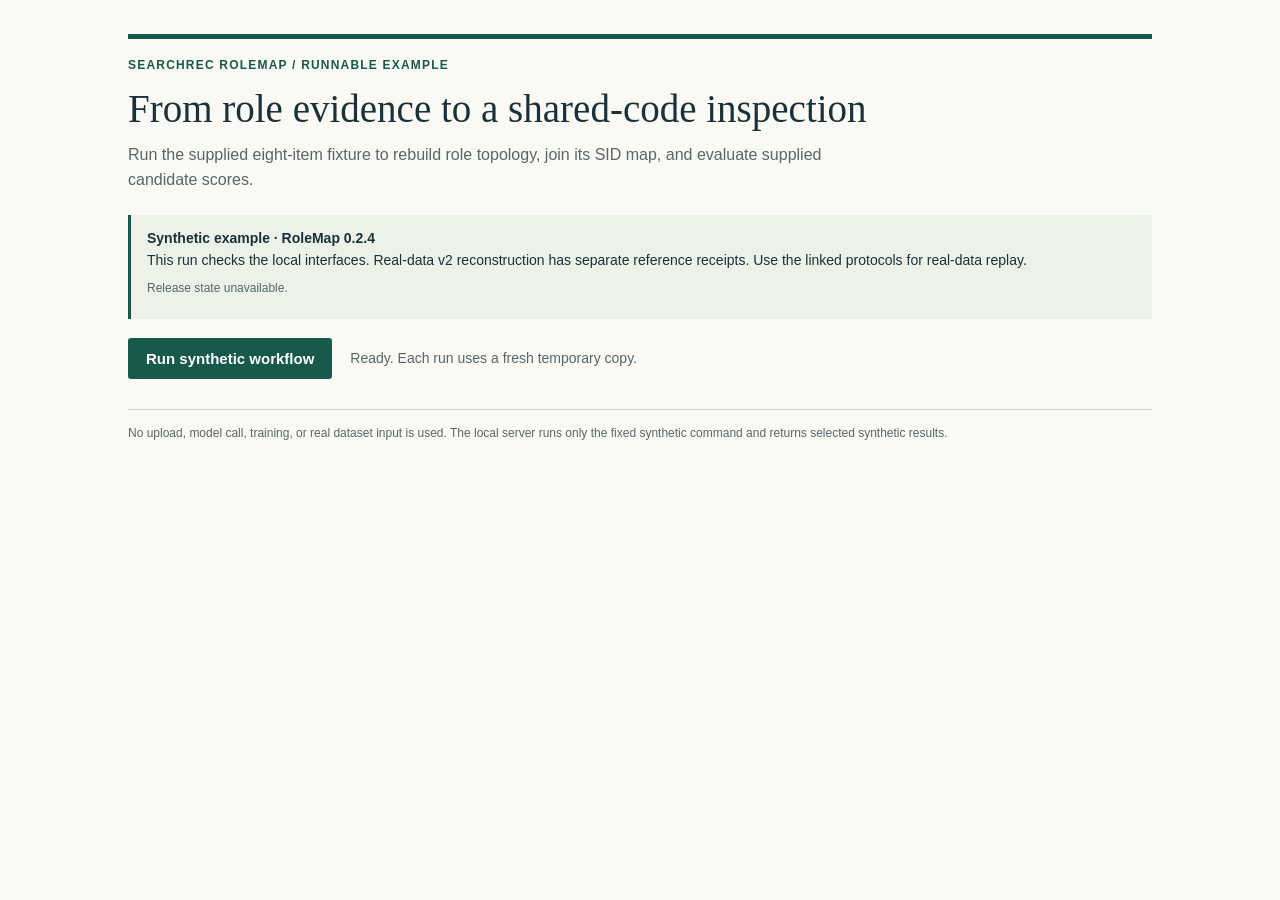
==== demo/index.html @ 02d440b9 "Release RoleMap resource 0.2.4" ====
<!doctype html>
<html lang="en">
<meta charset="utf-8">
<meta name="viewport" content="width=device-width,initial-scale=1">
<title>SearchRec RoleMap · Synthetic workflow</title>
<style>
:root{color-scheme:light;--ink:#18313a;--muted:#56676b;--accent:#18594e;--line:#cbd4cf;--paper:#faf9f4}
*{box-sizing:border-box}body{margin:0;background:var(--paper);color:var(--ink);font:16px/1.55 "Avenir Next","Trebuchet MS",sans-serif}main{max-width:1080px;margin:34px auto;padding:0 28px 50px}header{border-top:5px solid var(--accent);padding-top:17px}.eyebrow{font-size:12px;letter-spacing:.1em;text-transform:uppercase;color:var(--accent);font-weight:700}h1{font:normal clamp(27px,4vw,39px)/1.15 Georgia,serif;margin:12px 0}h2{font:normal 23px/1.25 Georgia,serif;margin:0 0 13px}p{margin:8px 0}.lede{max-width:78ch;color:var(--muted)}.notice{padding:13px 16px;background:#edf2e9;border-left:3px solid var(--accent);margin:22px 0 17px;font-size:14px}.notice strong{display:block}.meta{font-size:12px;color:var(--muted);overflow-wrap:anywhere}.action{display:flex;align-items:center;gap:18px;flex-wrap:wrap;margin:19px 0 27px}button{border:0;border-radius:3px;background:var(--accent);color:white;padding:12px 18px;font:700 15px "Avenir Next","Trebuchet MS",sans-serif;cursor:pointer}button:hover{background:#103f37}button:focus-visible{outline:3px solid #bb8a2a;outline-offset:3px}button:disabled{opacity:.65;cursor:wait}#status{font-size:14px;color:var(--muted)}#status.error{color:#9a3d29}.results{border-top:1px solid var(--line);padding-top:24px}.pair{display:grid;grid-template-columns:1fr 1.15fr;gap:32px;margin-top:30px}.scroll{overflow-x:auto}table{width:100%;border-collapse:collapse;font-size:14px;white-space:nowrap}caption{text-align:left;color:var(--muted);font-size:13px;margin-bottom:10px}th,td{padding:9px 10px;border-bottom:1px solid var(--line);text-align:right;font-variant-numeric:tabular-nums}th{font-size:12px;font-weight:700;color:var(--muted);border-top:1px solid var(--ink)}th:first-child,td:first-child{text-align:left}tbody tr:nth-child(even){background:#f0f2ed}.note{font-size:12px;color:var(--muted);margin-top:9px}details{border-top:1px solid var(--line);margin-top:29px;padding-top:14px;font-size:13px}summary{cursor:pointer;font-weight:700}#checks{columns:2;list-style:none;padding-left:0;color:var(--muted)}#checks li{break-inside:avoid;padding:4px 0;overflow-wrap:anywhere}footer{border-top:1px solid var(--line);margin-top:30px;padding-top:14px;color:var(--muted);font-size:12px}[hidden]{display:none!important}@media(max-width:700px){main{padding:0 18px}.pair{grid-template-columns:1fr;gap:25px}#checks{columns:1}th,td{padding:8px}h1{max-width:22ch}}
</style>
<main>
<header><div class="eyebrow">SearchRec RoleMap / runnable example</div>
<h1>From role evidence to a shared-code inspection</h1>
<p class="lede">Run the supplied eight-item fixture to rebuild role topology, join its SID map, and evaluate supplied candidate scores.</p></header>
<aside class="notice"><strong>Synthetic example · RoleMap 0.2.4</strong>This run checks the local interfaces. Real-data v2 reconstruction has separate reference receipts. Use the linked protocols for real-data replay.
<p class="meta" id="metadata">Reading release state…</p></aside>
<div class="action"><button id="run" type="button">Run synthetic workflow</button><span id="status" role="status" aria-live="polite">Ready. Each run uses a fresh temporary copy.</span></div>
<section class="results" id="results" hidden>
<h2>1. Paired role topology</h2>
<div class="scroll"><table><caption>Eight fabricated items, reconstructed from the supplied events.</caption><thead><tr><th scope="col">Item</th><th scope="col">Search support</th><th scope="col">Rec. support</th><th scope="col">RSD</th><th scope="col">RSI</th><th scope="col">Cell</th></tr></thead><tbody id="topology"></tbody></table></div>
<p class="note">Cell letters give RSD first and |RSI| second; H/L means the within-fixture high/low bin.</p>
<div class="pair"><section><h2>2. SID coverage</h2><div class="scroll"><table><caption>Exact join to the supplied synthetic map.</caption><thead><tr><th scope="col">Joined / items</th><th scope="col">Coverage</th><th scope="col">Unique SIDs</th></tr></thead><tbody id="coverage"></tbody></table></div></section>
<section><h2>3. Fixed-candidate ranking</h2><div class="scroll"><table><caption>Supplied synthetic scores; one target per evaluation unit.</caption><thead><tr><th scope="col">Role</th><th scope="col">Units</th><th scope="col">NDCG@10</th><th scope="col">Hit@10</th></tr></thead><tbody id="metrics"></tbody></table></div></section></div>
<details><summary id="check-summary">Interface checks</summary><ul id="checks"></ul><p class="note">Provider-command availability checks do not execute licensed provider reconstruction.</p></details>
</section>
<footer>No upload, model call, training, or real dataset input is used. The local server runs only the fixed synthetic command and returns selected synthetic results.</footer>
</main>
<script nonce="__SCRIPT_NONCE__">
const button=document.getElementById('run'),status=document.getElementById('status');
const fixed=(value,digits=4)=>Number(value).toFixed(digits);
function row(target,values){const tr=document.createElement('tr');for(const value of values){const td=document.createElement('td');td.textContent=value;tr.append(td)}document.getElementById(target).append(tr)}
function state(info){const publication=info.publication_status==='versioned_public_resource'?'Public resource':info.publication_status;const science=info.scientific_reproduction_status==='v2_reference_reproduced_kuaisar_qilin'?'V2 references reproduced: KuaiSAR and Qilin':info.scientific_reproduction_status;document.getElementById('metadata').textContent=`${info.version} · ${publication} · ${science}`}
fetch('/health').then(response=>response.json()).then(state).catch(()=>{document.getElementById('metadata').textContent='Release state unavailable.'});
button.addEventListener('click',async()=>{button.disabled=true;button.textContent='Running…';status.className='';status.textContent='Rebuilding the synthetic workflow in a fresh copy…';document.getElementById('results').setAttribute('aria-busy','true');
try{const response=await fetch('/api/run',{method:'POST',headers:{'Content-Type':'application/json'},body:'{}'});const result=await response.json();if(!response.ok)throw new Error(result.error||'Run failed');
for(const id of ['topology','coverage','metrics','checks'])document.getElementById(id).replaceChildren();
for(const item of result.topology){const cell=item.cell.split('|').map(part=>part.startsWith('high')?'H':'L').join('');row('topology',[item.item,item.search_support,item.rec_support,fixed(item.rsd,4),fixed(item.rsi),cell])}
const c=result.coverage;row('coverage',[`${c.joined_items} / ${c.topology_items}`,`${fixed(100*c.join_coverage,2)}%`,c.unique_sid_count]);
for(const metric of result.metrics)row('metrics',[metric.role==='rec'?'Recommendation':'Search',metric.units,fixed(metric.ndcg10),fixed(100*metric.hit10,2)+'%']);
for(const check of result.checks){const li=document.createElement('li');li.textContent=(check.passed?'✓ ':'× ')+check.name.replaceAll('_',' ');document.getElementById('checks').append(li)}
document.getElementById('check-summary').textContent=`${result.checks.filter(check=>check.passed).length} / ${result.checks.length} interface checks passed`;state(result.metadata);document.getElementById('results').hidden=false;status.textContent=`Complete in ${fixed(result.elapsed_seconds,2)} s · isolated run ${result.run_id}`;
}catch(error){status.className='error';status.textContent=error.message}finally{button.disabled=false;button.textContent='Run synthetic workflow';document.getElementById('results').setAttribute('aria-busy','false')}});
</script>
</html>
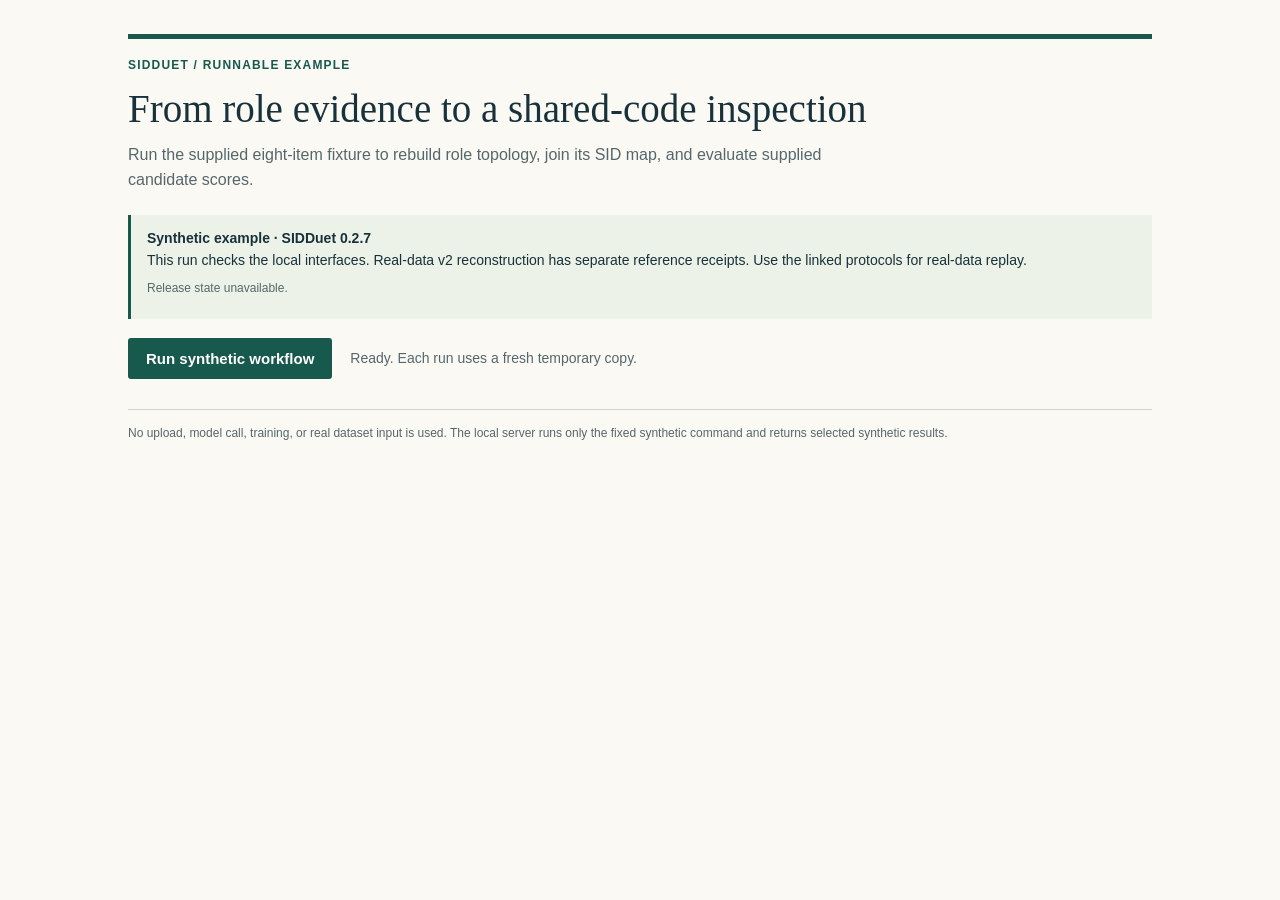
==== commit acfd248d: "Release SIDDuet v0.2.7 with 1999-draw reproduction materials" ====
--- a/demo/index.html
+++ b/demo/index.html
@@ -2,16 +2,16 @@
 <html lang="en">
 <meta charset="utf-8">
 <meta name="viewport" content="width=device-width,initial-scale=1">
-<title>SearchRec RoleMap · Synthetic workflow</title>
+<title>SIDDuet · Synthetic workflow</title>
 <style>
 :root{color-scheme:light;--ink:#18313a;--muted:#56676b;--accent:#18594e;--line:#cbd4cf;--paper:#faf9f4}
 *{box-sizing:border-box}body{margin:0;background:var(--paper);color:var(--ink);font:16px/1.55 "Avenir Next","Trebuchet MS",sans-serif}main{max-width:1080px;margin:34px auto;padding:0 28px 50px}header{border-top:5px solid var(--accent);padding-top:17px}.eyebrow{font-size:12px;letter-spacing:.1em;text-transform:uppercase;color:var(--accent);font-weight:700}h1{font:normal clamp(27px,4vw,39px)/1.15 Georgia,serif;margin:12px 0}h2{font:normal 23px/1.25 Georgia,serif;margin:0 0 13px}p{margin:8px 0}.lede{max-width:78ch;color:var(--muted)}.notice{padding:13px 16px;background:#edf2e9;border-left:3px solid var(--accent);margin:22px 0 17px;font-size:14px}.notice strong{display:block}.meta{font-size:12px;color:var(--muted);overflow-wrap:anywhere}.action{display:flex;align-items:center;gap:18px;flex-wrap:wrap;margin:19px 0 27px}button{border:0;border-radius:3px;background:var(--accent);color:white;padding:12px 18px;font:700 15px "Avenir Next","Trebuchet MS",sans-serif;cursor:pointer}button:hover{background:#103f37}button:focus-visible{outline:3px solid #bb8a2a;outline-offset:3px}button:disabled{opacity:.65;cursor:wait}#status{font-size:14px;color:var(--muted)}#status.error{color:#9a3d29}.results{border-top:1px solid var(--line);padding-top:24px}.pair{display:grid;grid-template-columns:1fr 1.15fr;gap:32px;margin-top:30px}.scroll{overflow-x:auto}table{width:100%;border-collapse:collapse;font-size:14px;white-space:nowrap}caption{text-align:left;color:var(--muted);font-size:13px;margin-bottom:10px}th,td{padding:9px 10px;border-bottom:1px solid var(--line);text-align:right;font-variant-numeric:tabular-nums}th{font-size:12px;font-weight:700;color:var(--muted);border-top:1px solid var(--ink)}th:first-child,td:first-child{text-align:left}tbody tr:nth-child(even){background:#f0f2ed}.note{font-size:12px;color:var(--muted);margin-top:9px}details{border-top:1px solid var(--line);margin-top:29px;padding-top:14px;font-size:13px}summary{cursor:pointer;font-weight:700}#checks{columns:2;list-style:none;padding-left:0;color:var(--muted)}#checks li{break-inside:avoid;padding:4px 0;overflow-wrap:anywhere}footer{border-top:1px solid var(--line);margin-top:30px;padding-top:14px;color:var(--muted);font-size:12px}[hidden]{display:none!important}@media(max-width:700px){main{padding:0 18px}.pair{grid-template-columns:1fr;gap:25px}#checks{columns:1}th,td{padding:8px}h1{max-width:22ch}}
 </style>
 <main>
-<header><div class="eyebrow">SearchRec RoleMap / runnable example</div>
+<header><div class="eyebrow">SIDDuet / runnable example</div>
 <h1>From role evidence to a shared-code inspection</h1>
 <p class="lede">Run the supplied eight-item fixture to rebuild role topology, join its SID map, and evaluate supplied candidate scores.</p></header>
-<aside class="notice"><strong>Synthetic example · RoleMap 0.2.4</strong>This run checks the local interfaces. Real-data v2 reconstruction has separate reference receipts. Use the linked protocols for real-data replay.
+<aside class="notice"><strong>Synthetic example · SIDDuet 0.2.7</strong>This run checks the local interfaces. Real-data v2 reconstruction has separate reference receipts. Use the linked protocols for real-data replay.
 <p class="meta" id="metadata">Reading release state…</p></aside>
 <div class="action"><button id="run" type="button">Run synthetic workflow</button><span id="status" role="status" aria-live="polite">Ready. Each run uses a fresh temporary copy.</span></div>
 <section class="results" id="results" hidden>
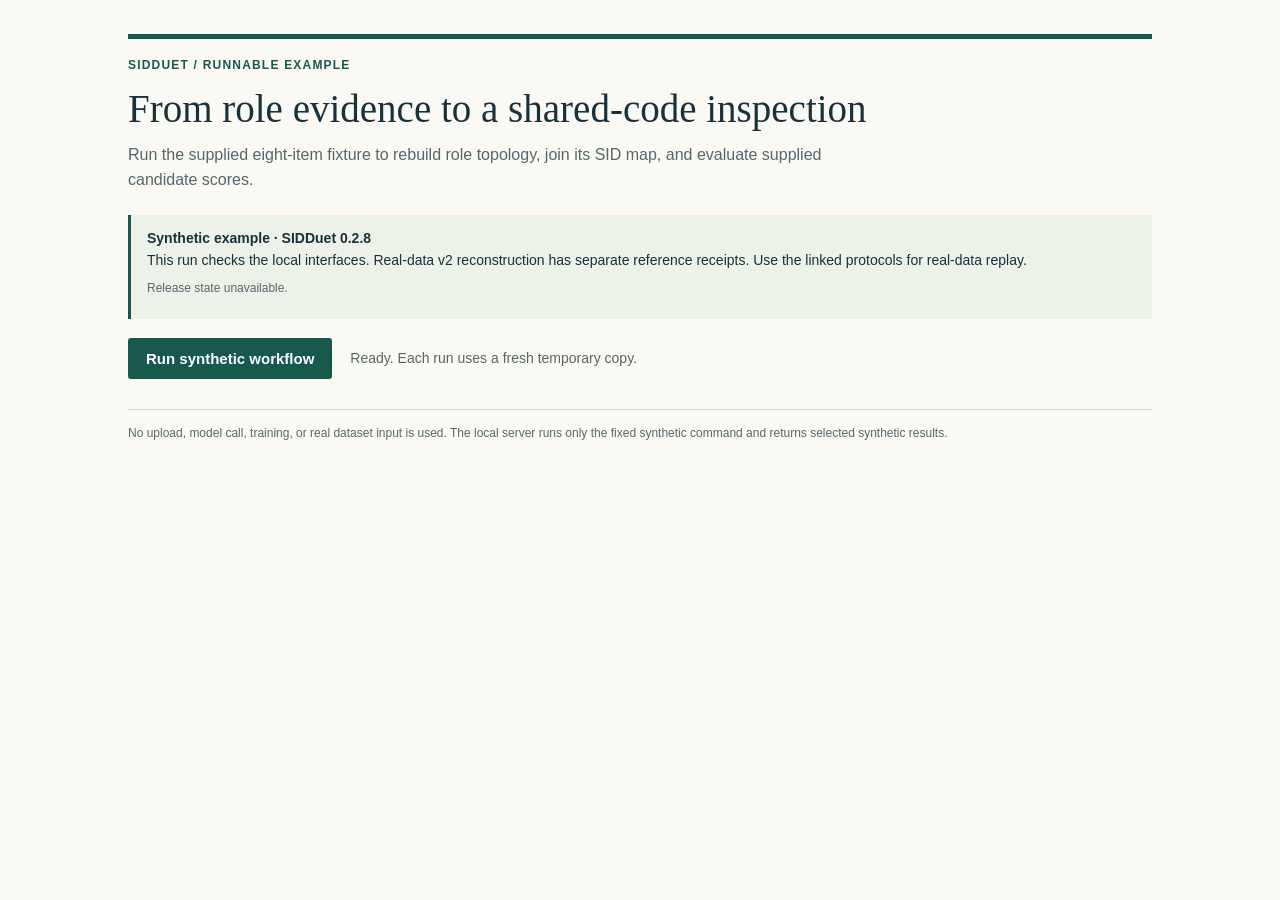
==== commit d1d76dd0: "Release v0.2.8 with cohort replay and clearer result definitions" ====
--- a/demo/index.html
+++ b/demo/index.html
@@ -11,7 +11,7 @@
 <header><div class="eyebrow">SIDDuet / runnable example</div>
 <h1>From role evidence to a shared-code inspection</h1>
 <p class="lede">Run the supplied eight-item fixture to rebuild role topology, join its SID map, and evaluate supplied candidate scores.</p></header>
-<aside class="notice"><strong>Synthetic example · SIDDuet 0.2.7</strong>This run checks the local interfaces. Real-data v2 reconstruction has separate reference receipts. Use the linked protocols for real-data replay.
+<aside class="notice"><strong>Synthetic example · SIDDuet 0.2.8</strong>This run checks the local interfaces. Real-data v2 reconstruction has separate reference receipts. Use the linked protocols for real-data replay.
 <p class="meta" id="metadata">Reading release state…</p></aside>
 <div class="action"><button id="run" type="button">Run synthetic workflow</button><span id="status" role="status" aria-live="polite">Ready. Each run uses a fresh temporary copy.</span></div>
 <section class="results" id="results" hidden>
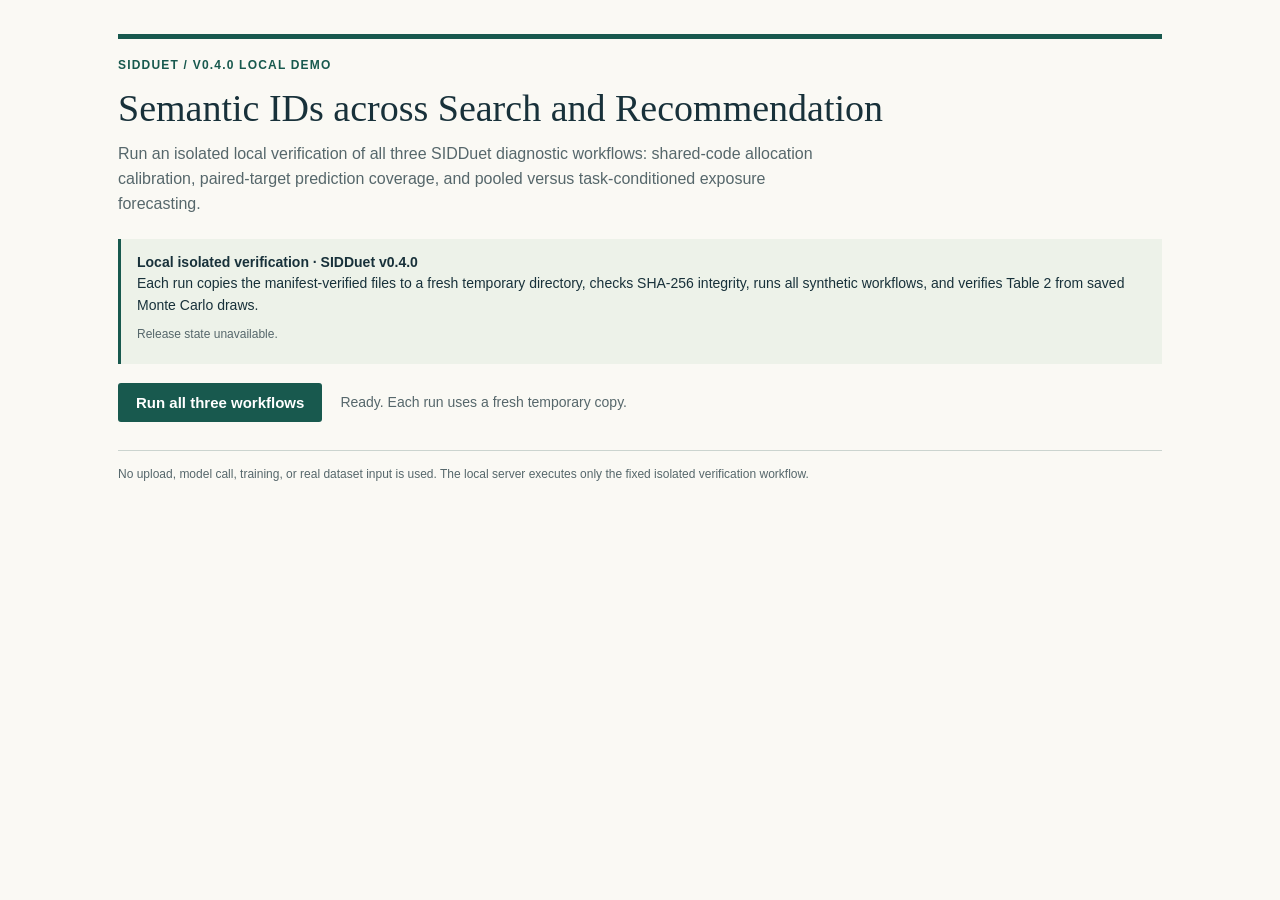
==== commit 43036301: "Release SIDDuet v0.4.0 with aligned three-workflow demo and CLI package" ====
--- a/demo/index.html
+++ b/demo/index.html
@@ -2,42 +2,47 @@
 <html lang="en">
 <meta charset="utf-8">
 <meta name="viewport" content="width=device-width,initial-scale=1">
-<title>SIDDuet · Synthetic workflow</title>
+<title>SIDDuet · Local Three-Workflow Interface</title>
 <style>
 :root{color-scheme:light;--ink:#18313a;--muted:#56676b;--accent:#18594e;--line:#cbd4cf;--paper:#faf9f4}
-*{box-sizing:border-box}body{margin:0;background:var(--paper);color:var(--ink);font:16px/1.55 "Avenir Next","Trebuchet MS",sans-serif}main{max-width:1080px;margin:34px auto;padding:0 28px 50px}header{border-top:5px solid var(--accent);padding-top:17px}.eyebrow{font-size:12px;letter-spacing:.1em;text-transform:uppercase;color:var(--accent);font-weight:700}h1{font:normal clamp(27px,4vw,39px)/1.15 Georgia,serif;margin:12px 0}h2{font:normal 23px/1.25 Georgia,serif;margin:0 0 13px}p{margin:8px 0}.lede{max-width:78ch;color:var(--muted)}.notice{padding:13px 16px;background:#edf2e9;border-left:3px solid var(--accent);margin:22px 0 17px;font-size:14px}.notice strong{display:block}.meta{font-size:12px;color:var(--muted);overflow-wrap:anywhere}.action{display:flex;align-items:center;gap:18px;flex-wrap:wrap;margin:19px 0 27px}button{border:0;border-radius:3px;background:var(--accent);color:white;padding:12px 18px;font:700 15px "Avenir Next","Trebuchet MS",sans-serif;cursor:pointer}button:hover{background:#103f37}button:focus-visible{outline:3px solid #bb8a2a;outline-offset:3px}button:disabled{opacity:.65;cursor:wait}#status{font-size:14px;color:var(--muted)}#status.error{color:#9a3d29}.results{border-top:1px solid var(--line);padding-top:24px}.pair{display:grid;grid-template-columns:1fr 1.15fr;gap:32px;margin-top:30px}.scroll{overflow-x:auto}table{width:100%;border-collapse:collapse;font-size:14px;white-space:nowrap}caption{text-align:left;color:var(--muted);font-size:13px;margin-bottom:10px}th,td{padding:9px 10px;border-bottom:1px solid var(--line);text-align:right;font-variant-numeric:tabular-nums}th{font-size:12px;font-weight:700;color:var(--muted);border-top:1px solid var(--ink)}th:first-child,td:first-child{text-align:left}tbody tr:nth-child(even){background:#f0f2ed}.note{font-size:12px;color:var(--muted);margin-top:9px}details{border-top:1px solid var(--line);margin-top:29px;padding-top:14px;font-size:13px}summary{cursor:pointer;font-weight:700}#checks{columns:2;list-style:none;padding-left:0;color:var(--muted)}#checks li{break-inside:avoid;padding:4px 0;overflow-wrap:anywhere}footer{border-top:1px solid var(--line);margin-top:30px;padding-top:14px;color:var(--muted);font-size:12px}[hidden]{display:none!important}@media(max-width:700px){main{padding:0 18px}.pair{grid-template-columns:1fr;gap:25px}#checks{columns:1}th,td{padding:8px}h1{max-width:22ch}}
+*{box-sizing:border-box}body{margin:0;background:var(--paper);color:var(--ink);font:16px/1.55 "Avenir Next","Trebuchet MS",sans-serif}main{max-width:1100px;margin:34px auto;padding:0 28px 50px}header{border-top:5px solid var(--accent);padding-top:17px}.eyebrow{font-size:12px;letter-spacing:.1em;text-transform:uppercase;color:var(--accent);font-weight:700}h1{font:normal clamp(26px,4vw,38px)/1.15 Georgia,serif;margin:12px 0}h2{font:normal 21px/1.25 Georgia,serif;margin:24px 0 11px}p{margin:8px 0}.lede{max-width:80ch;color:var(--muted)}.notice{padding:13px 16px;background:#edf2e9;border-left:3px solid var(--accent);margin:22px 0 17px;font-size:14px}.notice strong{display:block}.meta{font-size:12px;color:var(--muted);overflow-wrap:anywhere}.action{display:flex;align-items:center;gap:18px;flex-wrap:wrap;margin:19px 0 24px}button{border:0;border-radius:3px;background:var(--accent);color:white;padding:11px 18px;font:700 15px "Avenir Next","Trebuchet MS",sans-serif;cursor:pointer}button:hover{background:#103f37}button:focus-visible{outline:3px solid #bb8a2a;outline-offset:3px}button:disabled{opacity:.65;cursor:wait}#status{font-size:14px;color:var(--muted)}#status.error{color:#9a3d29}.results{border-top:1px solid var(--line);padding-top:22px}.pair{display:grid;grid-template-columns:1fr 1.15fr;gap:28px;margin-top:18px}.scroll{overflow-x:auto}table{width:100%;border-collapse:collapse;font-size:14px;white-space:nowrap}caption{text-align:left;color:var(--muted);font-size:13px;margin-bottom:8px}th,td{padding:8px 10px;border-bottom:1px solid var(--line);text-align:right;font-variant-numeric:tabular-nums}th{font-size:12px;font-weight:700;color:var(--muted);border-top:1px solid var(--ink)}th:first-child,td:first-child{text-align:left}tbody tr:nth-child(even){background:#f0f2ed}.note{font-size:12px;color:var(--muted);margin-top:8px}details{border-top:1px solid var(--line);margin-top:26px;padding-top:14px;font-size:13px}summary{cursor:pointer;font-weight:700}#checks{columns:2;list-style:none;padding-left:0;color:var(--muted)}#checks li{break-inside:avoid;padding:4px 0;overflow-wrap:anywhere}footer{border-top:1px solid var(--line);margin-top:28px;padding-top:14px;color:var(--muted);font-size:12px}[hidden]{display:none!important}@media(max-width:740px){main{padding:0 16px}.pair{grid-template-columns:1fr;gap:20px}#checks{columns:1}th,td{padding:7px}}
 </style>
 <main>
-<header><div class="eyebrow">SIDDuet / runnable example</div>
-<h1>From role evidence to a shared-code inspection</h1>
-<p class="lede">Run the supplied eight-item fixture to rebuild role topology, join its SID map, and evaluate supplied candidate scores.</p></header>
-<aside class="notice"><strong>Synthetic example · SIDDuet 0.2.8</strong>This run checks the local interfaces. Real-data v2 reconstruction has separate reference receipts. Use the linked protocols for real-data replay.
+<header><div class="eyebrow">SIDDuet / v0.4.0 local demo</div>
+<h1>Semantic IDs across Search and Recommendation</h1>
+<p class="lede">Run an isolated local verification of all three SIDDuet diagnostic workflows: shared-code allocation calibration, paired-target prediction coverage, and pooled versus task-conditioned exposure forecasting.</p></header>
+<aside class="notice"><strong>Local isolated verification · SIDDuet v0.4.0</strong>Each run copies the manifest-verified files to a fresh temporary directory, checks SHA-256 integrity, runs all synthetic workflows, and verifies Table 2 from saved Monte Carlo draws.
 <p class="meta" id="metadata">Reading release state…</p></aside>
-<div class="action"><button id="run" type="button">Run synthetic workflow</button><span id="status" role="status" aria-live="polite">Ready. Each run uses a fresh temporary copy.</span></div>
+<div class="action"><button id="run" type="button">Run all three workflows</button><span id="status" role="status" aria-live="polite">Ready. Each run uses a fresh temporary copy.</span></div>
 <section class="results" id="results" hidden>
-<h2>1. Paired role topology</h2>
-<div class="scroll"><table><caption>Eight fabricated items, reconstructed from the supplied events.</caption><thead><tr><th scope="col">Item</th><th scope="col">Search support</th><th scope="col">Rec. support</th><th scope="col">RSD</th><th scope="col">RSI</th><th scope="col">Cell</th></tr></thead><tbody id="topology"></tbody></table></div>
-<p class="note">Cell letters give RSD first and |RSI| second; H/L means the within-fixture high/low bin.</p>
-<div class="pair"><section><h2>2. SID coverage</h2><div class="scroll"><table><caption>Exact join to the supplied synthetic map.</caption><thead><tr><th scope="col">Joined / items</th><th scope="col">Coverage</th><th scope="col">Unique SIDs</th></tr></thead><tbody id="coverage"></tbody></table></div></section>
-<section><h2>3. Fixed-candidate ranking</h2><div class="scroll"><table><caption>Supplied synthetic scores; one target per evaluation unit.</caption><thead><tr><th scope="col">Role</th><th scope="col">Units</th><th scope="col">NDCG@10</th><th scope="col">Hit@10</th></tr></thead><tbody id="metrics"></tbody></table></div></section></div>
+<h2>1. Shared-code allocation &amp; Table 2 verification</h2>
+<div class="scroll"><table><caption>Synthetic fixture collision groups: member counts, base-2 allocation JSD, and task leaders.</caption><thead><tr><th scope="col">Code</th><th scope="col">Items</th><th scope="col">Search obs</th><th scope="col">Rec. obs</th><th scope="col">Allocation JSD</th><th scope="col">Search leader</th><th scope="col">Rec. leader</th><th scope="col">Disjoint</th></tr></thead><tbody id="groups"></tbody></table></div>
+<div class="scroll" style="margin-top:18px"><table><caption>Live output of <code>scripts/verify_table2.py</code> from 1,999 saved Monte Carlo draw means.</caption><thead><tr><th scope="col">Dataset</th><th scope="col">Input mapping</th><th scope="col">Groups</th><th scope="col">Observed JSD</th><th scope="col">Band-matched</th><th scope="col">Exact-total</th><th scope="col">Disjoint leaders</th></tr></thead><tbody id="table2"></tbody></table></div>
+<h2>2. Prediction coverage &amp; ranking</h2>
+<div class="pair"><section><div class="scroll"><table><caption>Synthetic candidate evaluation.</caption><thead><tr><th scope="col">Task</th><th scope="col">Requests</th><th scope="col">NDCG@10</th><th scope="col">Hit@10</th></tr></thead><tbody id="metrics"></tbody></table></div></section>
+<section><div class="scroll"><table><caption>Published UniSAR / KuaiSAR summary (Table 3).</caption><thead><tr><th scope="col">Task</th><th scope="col">Coverage</th><th scope="col">Full NDCG@10</th><th scope="col">Covered NDCG@10</th></tr></thead><tbody id="table3"></tbody></table></div></section></div>
+<h2>3. Temporal pooling comparison</h2>
+<div class="scroll"><table><caption>Published Qilin two-window pooling differences (Table 4; 10<sup>−3</sup> nats, positive favors separate counts).</caption><thead><tr><th scope="col">Code view</th><th scope="col">First (~91 min)</th><th scope="col">Additional (4 h)</th></tr></thead><tbody id="table4"></tbody></table></div>
 <details><summary id="check-summary">Interface checks</summary><ul id="checks"></ul><p class="note">Provider-command availability checks do not execute licensed provider reconstruction.</p></details>
 </section>
-<footer>No upload, model call, training, or real dataset input is used. The local server runs only the fixed synthetic command and returns selected synthetic results.</footer>
+<footer>No upload, model call, training, or real dataset input is used. The local server executes only the fixed isolated verification workflow.</footer>
 </main>
 <script nonce="__SCRIPT_NONCE__">
 const button=document.getElementById('run'),status=document.getElementById('status');
-const fixed=(value,digits=4)=>Number(value).toFixed(digits);
-function row(target,values){const tr=document.createElement('tr');for(const value of values){const td=document.createElement('td');td.textContent=value;tr.append(td)}document.getElementById(target).append(tr)}
-function state(info){const publication=info.publication_status==='versioned_public_resource'?'Public resource':info.publication_status;const science=info.scientific_reproduction_status==='v2_reference_reproduced_kuaisar_qilin'?'V2 references reproduced: KuaiSAR and Qilin':info.scientific_reproduction_status;document.getElementById('metadata').textContent=`${info.version} · ${publication} · ${science}`}
-fetch('/health').then(response=>response.json()).then(state).catch(()=>{document.getElementById('metadata').textContent='Release state unavailable.'});
-button.addEventListener('click',async()=>{button.disabled=true;button.textContent='Running…';status.className='';status.textContent='Rebuilding the synthetic workflow in a fresh copy…';document.getElementById('results').setAttribute('aria-busy','true');
-try{const response=await fetch('/api/run',{method:'POST',headers:{'Content-Type':'application/json'},body:'{}'});const result=await response.json();if(!response.ok)throw new Error(result.error||'Run failed');
-for(const id of ['topology','coverage','metrics','checks'])document.getElementById(id).replaceChildren();
-for(const item of result.topology){const cell=item.cell.split('|').map(part=>part.startsWith('high')?'H':'L').join('');row('topology',[item.item,item.search_support,item.rec_support,fixed(item.rsd,4),fixed(item.rsi),cell])}
-const c=result.coverage;row('coverage',[`${c.joined_items} / ${c.topology_items}`,`${fixed(100*c.join_coverage,2)}%`,c.unique_sid_count]);
-for(const metric of result.metrics)row('metrics',[metric.role==='rec'?'Recommendation':'Search',metric.units,fixed(metric.ndcg10),fixed(100*metric.hit10,2)+'%']);
-for(const check of result.checks){const li=document.createElement('li');li.textContent=(check.passed?'✓ ':'× ')+check.name.replaceAll('_',' ');document.getElementById('checks').append(li)}
-document.getElementById('check-summary').textContent=`${result.checks.filter(check=>check.passed).length} / ${result.checks.length} interface checks passed`;state(result.metadata);document.getElementById('results').hidden=false;status.textContent=`Complete in ${fixed(result.elapsed_seconds,2)} s · isolated run ${result.run_id}`;
-}catch(error){status.className='error';status.textContent=error.message}finally{button.disabled=false;button.textContent='Run synthetic workflow';document.getElementById('results').setAttribute('aria-busy','false')}});
+const fixed=(v,d=3)=>Number(v).toFixed(d),pct=v=>(100*Number(v)).toFixed(2)+'%';
+function row(id,vals){const tr=document.createElement('tr');for(const v of vals){const td=document.createElement('td');td.textContent=v;tr.append(td)}document.getElementById(id).append(tr)}
+function state(info){document.getElementById('metadata').textContent=`v${info.version} · ${info.publication_status} · ${info.scientific_reproduction_status}`}
+fetch('/health').then(r=>r.json()).then(state).catch(()=>{document.getElementById('metadata').textContent='Release state unavailable.'});
+button.addEventListener('click',async()=>{button.disabled=true;button.textContent='Running…';status.className='';status.textContent='Running isolated verification and all three workflows…';document.getElementById('results').setAttribute('aria-busy','true');
+try{const resp=await fetch('/api/run',{method:'POST',headers:{'Content-Type':'application/json'},body:'{}'});const r=await resp.json();if(!resp.ok)throw new Error(r.error||'Run failed');
+for(const id of ['groups','table2','metrics','table3','table4','checks'])document.getElementById(id).replaceChildren();
+for(const g of r.workflow1.groups)row('groups',[g.sid,g.size,g.search_total,g.rec_total,fixed(g.allocation_jsd),`${g.search_leader} (${pct(g.search_leader_share)})`,`${g.rec_leader} (${pct(g.rec_leader_share)})`,g.disjoint_leaders?'Yes':'No']);
+for(const t of r.table2)row('table2',[t.dataset,t.mapping,Number(t.groups).toLocaleString('en-US'),t.observed_jsd,t.band_mean,t.exact_total_mean,t.disjoint_leaders]);
+for(const m of r.metrics)row('metrics',[m.role==='rec'?'Recommendation':'Search',m.units,fixed(m.ndcg10),pct(m.hit10)]);
+for(const t of r.table3)row('table3',[t.task,`${fixed(t.paired_coverage_pct,2)}%`,fixed(t.full_ndcg10),fixed(t.covered_ndcg10)]);
+for(const t of r.table4)row('table4',t.control?[t.view,'—','—']:[t.view,`${fixed(t.first_delta_mnats)} [${fixed(t.first_ci_mnats[0])}, ${fixed(t.first_ci_mnats[1])}]`,`${fixed(t.second_delta_mnats)} [${fixed(t.second_ci_mnats[0])}, ${fixed(t.second_ci_mnats[1])}]`]);
+for(const c of r.checks){const li=document.createElement('li');li.textContent=(c.passed?'✓ ':'× ')+c.name.replaceAll('_',' ');document.getElementById('checks').append(li)}
+document.getElementById('check-summary').textContent=`${r.checks.filter(c=>c.passed).length} / ${r.checks.length} interface checks passed`;state(r.metadata);document.getElementById('results').hidden=false;status.textContent=`Complete in ${fixed(r.elapsed_seconds,2)} s · isolated run ${r.run_id}`;
+}catch(err){status.className='error';status.textContent=err.message}finally{button.disabled=false;button.textContent='Run all three workflows';document.getElementById('results').removeAttribute('aria-busy')}});
 </script>
 </html>
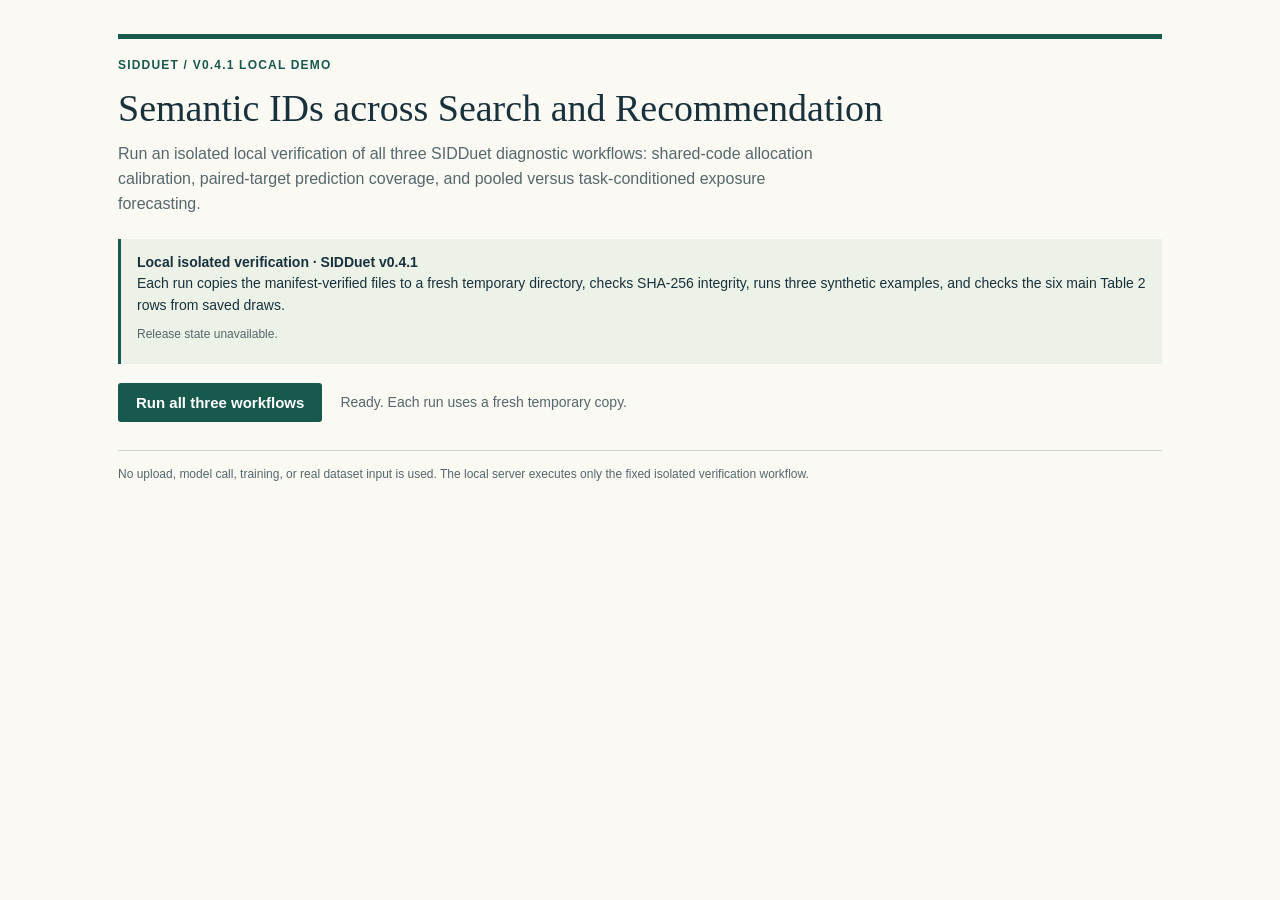
==== commit bc8c097b: "Release SIDDuet v0.4.1 with paired-target demo slices and shrinkage alignment" ====
--- a/demo/index.html
+++ b/demo/index.html
@@ -8,21 +8,26 @@
 *{box-sizing:border-box}body{margin:0;background:var(--paper);color:var(--ink);font:16px/1.55 "Avenir Next","Trebuchet MS",sans-serif}main{max-width:1100px;margin:34px auto;padding:0 28px 50px}header{border-top:5px solid var(--accent);padding-top:17px}.eyebrow{font-size:12px;letter-spacing:.1em;text-transform:uppercase;color:var(--accent);font-weight:700}h1{font:normal clamp(26px,4vw,38px)/1.15 Georgia,serif;margin:12px 0}h2{font:normal 21px/1.25 Georgia,serif;margin:24px 0 11px}p{margin:8px 0}.lede{max-width:80ch;color:var(--muted)}.notice{padding:13px 16px;background:#edf2e9;border-left:3px solid var(--accent);margin:22px 0 17px;font-size:14px}.notice strong{display:block}.meta{font-size:12px;color:var(--muted);overflow-wrap:anywhere}.action{display:flex;align-items:center;gap:18px;flex-wrap:wrap;margin:19px 0 24px}button{border:0;border-radius:3px;background:var(--accent);color:white;padding:11px 18px;font:700 15px "Avenir Next","Trebuchet MS",sans-serif;cursor:pointer}button:hover{background:#103f37}button:focus-visible{outline:3px solid #bb8a2a;outline-offset:3px}button:disabled{opacity:.65;cursor:wait}#status{font-size:14px;color:var(--muted)}#status.error{color:#9a3d29}.results{border-top:1px solid var(--line);padding-top:22px}.pair{display:grid;grid-template-columns:1fr 1.15fr;gap:28px;margin-top:18px}.scroll{overflow-x:auto}table{width:100%;border-collapse:collapse;font-size:14px;white-space:nowrap}caption{text-align:left;color:var(--muted);font-size:13px;margin-bottom:8px}th,td{padding:8px 10px;border-bottom:1px solid var(--line);text-align:right;font-variant-numeric:tabular-nums}th{font-size:12px;font-weight:700;color:var(--muted);border-top:1px solid var(--ink)}th:first-child,td:first-child{text-align:left}tbody tr:nth-child(even){background:#f0f2ed}.note{font-size:12px;color:var(--muted);margin-top:8px}details{border-top:1px solid var(--line);margin-top:26px;padding-top:14px;font-size:13px}summary{cursor:pointer;font-weight:700}#checks{columns:2;list-style:none;padding-left:0;color:var(--muted)}#checks li{break-inside:avoid;padding:4px 0;overflow-wrap:anywhere}footer{border-top:1px solid var(--line);margin-top:28px;padding-top:14px;color:var(--muted);font-size:12px}[hidden]{display:none!important}@media(max-width:740px){main{padding:0 16px}.pair{grid-template-columns:1fr;gap:20px}#checks{columns:1}th,td{padding:7px}}
 </style>
 <main>
-<header><div class="eyebrow">SIDDuet / v0.4.0 local demo</div>
+<header><div class="eyebrow">SIDDuet / v0.4.1 local demo</div>
 <h1>Semantic IDs across Search and Recommendation</h1>
 <p class="lede">Run an isolated local verification of all three SIDDuet diagnostic workflows: shared-code allocation calibration, paired-target prediction coverage, and pooled versus task-conditioned exposure forecasting.</p></header>
-<aside class="notice"><strong>Local isolated verification · SIDDuet v0.4.0</strong>Each run copies the manifest-verified files to a fresh temporary directory, checks SHA-256 integrity, runs all synthetic workflows, and verifies Table 2 from saved Monte Carlo draws.
+<aside class="notice"><strong>Local isolated verification · SIDDuet v0.4.1</strong>Each run copies the manifest-verified files to a fresh temporary directory, checks SHA-256 integrity, runs three synthetic examples, and checks the six main Table 2 rows from saved draws.
 <p class="meta" id="metadata">Reading release state…</p></aside>
 <div class="action"><button id="run" type="button">Run all three workflows</button><span id="status" role="status" aria-live="polite">Ready. Each run uses a fresh temporary copy.</span></div>
 <section class="results" id="results" hidden>
 <h2>1. Shared-code allocation &amp; Table 2 verification</h2>
 <div class="scroll"><table><caption>Synthetic fixture collision groups: member counts, base-2 allocation JSD, and task leaders.</caption><thead><tr><th scope="col">Code</th><th scope="col">Items</th><th scope="col">Search obs</th><th scope="col">Rec. obs</th><th scope="col">Allocation JSD</th><th scope="col">Search leader</th><th scope="col">Rec. leader</th><th scope="col">Disjoint</th></tr></thead><tbody id="groups"></tbody></table></div>
-<div class="scroll" style="margin-top:18px"><table><caption>Live output of <code>scripts/verify_table2.py</code> from 1,999 saved Monte Carlo draw means.</caption><thead><tr><th scope="col">Dataset</th><th scope="col">Input mapping</th><th scope="col">Groups</th><th scope="col">Observed JSD</th><th scope="col">Band-matched</th><th scope="col">Exact-total</th><th scope="col">Disjoint leaders</th></tr></thead><tbody id="table2"></tbody></table></div>
+<div class="scroll" style="margin-top:18px"><table><caption>Six main Table 2 rows from <code>scripts/verify_table2.py</code>. The GenSAR prefix row uses the Qilin provider-input replay.</caption><thead><tr><th scope="col">Dataset</th><th scope="col">Input mapping</th><th scope="col">Groups</th><th scope="col">Observed JSD</th><th scope="col">Band-matched</th><th scope="col">Exact-total</th><th scope="col">Disjoint leaders</th></tr></thead><tbody id="table2"></tbody></table></div>
 <h2>2. Prediction coverage &amp; ranking</h2>
-<div class="pair"><section><div class="scroll"><table><caption>Synthetic candidate evaluation.</caption><thead><tr><th scope="col">Task</th><th scope="col">Requests</th><th scope="col">NDCG@10</th><th scope="col">Hit@10</th></tr></thead><tbody id="metrics"></tbody></table></div></section>
+<div class="pair"><section><div class="scroll"><table><caption>Live paired-target coverage and ranking on the same synthetic candidate scores.</caption><thead><tr><th scope="col">Task</th><th scope="col">Paired / all requests</th><th scope="col">Full NDCG@10</th><th scope="col">Covered NDCG@10</th></tr></thead><tbody id="metrics"></tbody></table></div></section>
 <section><div class="scroll"><table><caption>Published UniSAR / KuaiSAR summary (Table 3).</caption><thead><tr><th scope="col">Task</th><th scope="col">Coverage</th><th scope="col">Full NDCG@10</th><th scope="col">Covered NDCG@10</th></tr></thead><tbody id="table3"></tbody></table></div></section></div>
 <h2>3. Temporal pooling comparison</h2>
-<div class="scroll"><table><caption>Published Qilin two-window pooling differences (Table 4; 10<sup>−3</sup> nats, positive favors separate counts).</caption><thead><tr><th scope="col">Code view</th><th scope="col">First (~91 min)</th><th scope="col">Additional (4 h)</th></tr></thead><tbody id="table4"></tbody></table></div>
+<div class="scroll"><table>
+  <caption>Three smoothing rules with fixed strengths, scored on the same held-out share of synthetic counts (nats).</caption>
+  <thead><tr><th scope="col">Rule</th><th scope="col">Macro log-loss</th><th scope="col">Search log-loss</th><th scope="col">Rec. log-loss</th></tr></thead>
+  <tbody id="synthetic-pooling"></tbody>
+</table></div>
+<div class="scroll"><table><caption>Published Qilin Table 4. Loss for pooling minus the selected task-conditioned rule (10<sup>−3</sup> nats). GAOQ Prefix (2) selects shrinkage in both windows.</caption><thead><tr><th scope="col">Code view</th><th scope="col">First (~91 min)</th><th scope="col">Additional (4 h)</th></tr></thead><tbody id="table4"></tbody></table></div>
 <details><summary id="check-summary">Interface checks</summary><ul id="checks"></ul><p class="note">Provider-command availability checks do not execute licensed provider reconstruction.</p></details>
 </section>
 <footer>No upload, model call, training, or real dataset input is used. The local server executes only the fixed isolated verification workflow.</footer>
@@ -35,10 +40,24 @@
 fetch('/health').then(r=>r.json()).then(state).catch(()=>{document.getElementById('metadata').textContent='Release state unavailable.'});
 button.addEventListener('click',async()=>{button.disabled=true;button.textContent='Running…';status.className='';status.textContent='Running isolated verification and all three workflows…';document.getElementById('results').setAttribute('aria-busy','true');
 try{const resp=await fetch('/api/run',{method:'POST',headers:{'Content-Type':'application/json'},body:'{}'});const r=await resp.json();if(!resp.ok)throw new Error(r.error||'Run failed');
-for(const id of ['groups','table2','metrics','table3','table4','checks'])document.getElementById(id).replaceChildren();
+for(const id of ['groups','table2','metrics','table3','synthetic-pooling','table4','checks'])document.getElementById(id).replaceChildren();
 for(const g of r.workflow1.groups)row('groups',[g.sid,g.size,g.search_total,g.rec_total,fixed(g.allocation_jsd),`${g.search_leader} (${pct(g.search_leader_share)})`,`${g.rec_leader} (${pct(g.rec_leader_share)})`,g.disjoint_leaders?'Yes':'No']);
 for(const t of r.table2)row('table2',[t.dataset,t.mapping,Number(t.groups).toLocaleString('en-US'),t.observed_jsd,t.band_mean,t.exact_total_mean,t.disjoint_leaders]);
-for(const m of r.metrics)row('metrics',[m.role==='rec'?'Recommendation':'Search',m.units,fixed(m.ndcg10),pct(m.hit10)]);
+for (const m of r.metrics) {
+    row('metrics', [
+        m.role === 'rec' ? 'Recommendation' : 'Search',
+        `${m.covered_units} / ${m.units} (${pct(m.covered_units / m.units)})`,
+        fixed(m.ndcg10),
+        m.covered_ndcg10 === null ? '—' : fixed(m.covered_ndcg10),
+    ]);
+}
+for (const value of [
+    r.pooling_synthetic.pooled, r.pooling_synthetic.task_conditioned, r.pooling_synthetic.shrinkage,
+]) {
+    row('synthetic-pooling', [
+        value.rule, fixed(value.macro_loss), fixed(value.search_loss), fixed(value.rec_loss),
+    ]);
+}
 for(const t of r.table3)row('table3',[t.task,`${fixed(t.paired_coverage_pct,2)}%`,fixed(t.full_ndcg10),fixed(t.covered_ndcg10)]);
 for(const t of r.table4)row('table4',t.control?[t.view,'—','—']:[t.view,`${fixed(t.first_delta_mnats)} [${fixed(t.first_ci_mnats[0])}, ${fixed(t.first_ci_mnats[1])}]`,`${fixed(t.second_delta_mnats)} [${fixed(t.second_ci_mnats[0])}, ${fixed(t.second_ci_mnats[1])}]`]);
 for(const c of r.checks){const li=document.createElement('li');li.textContent=(c.passed?'✓ ':'× ')+c.name.replaceAll('_',' ');document.getElementById('checks').append(li)}
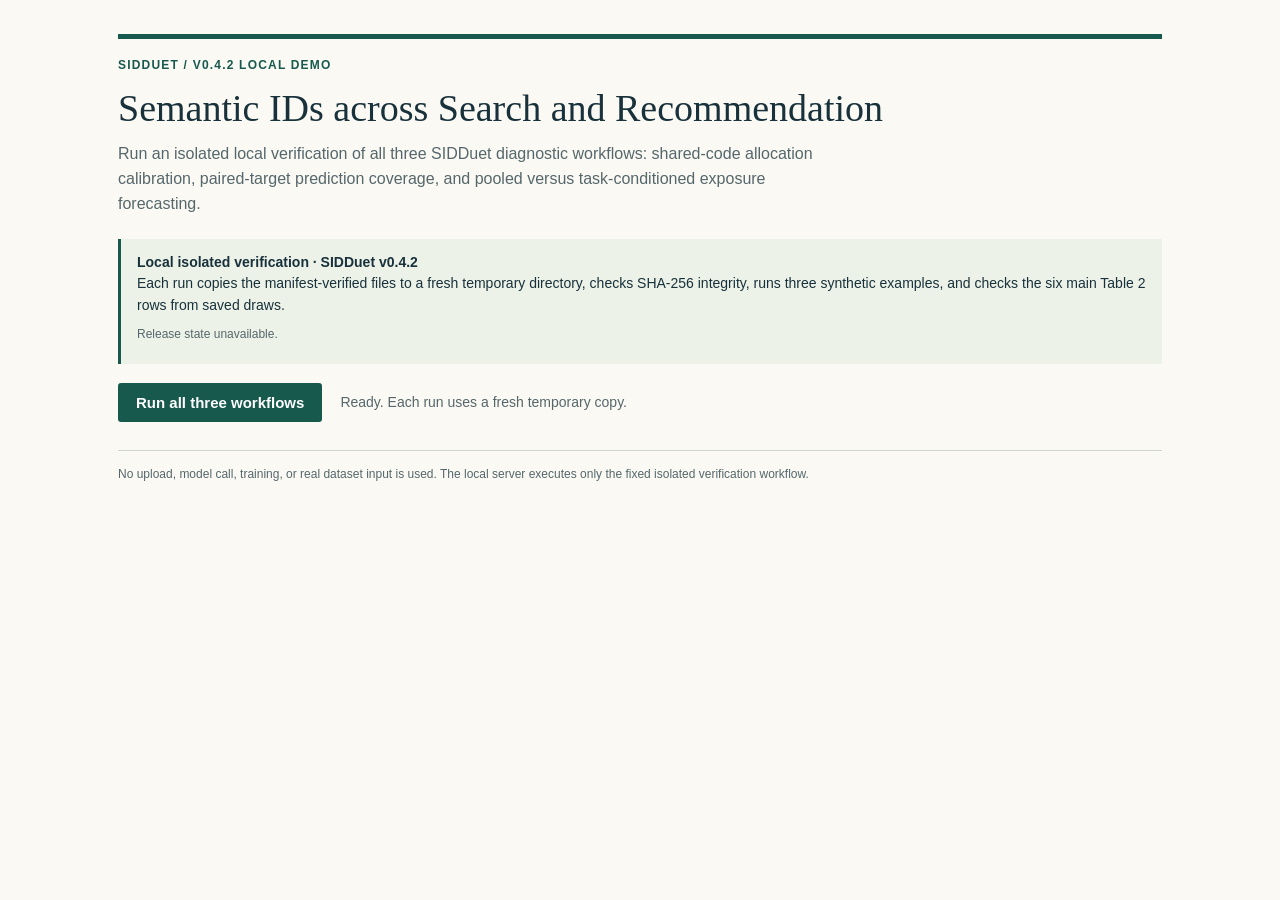
==== commit e9b9ea33: "Release SIDDuet v0.4.2 with ranked collision-group inspection" ====
--- a/demo/index.html
+++ b/demo/index.html
@@ -8,15 +8,15 @@
 *{box-sizing:border-box}body{margin:0;background:var(--paper);color:var(--ink);font:16px/1.55 "Avenir Next","Trebuchet MS",sans-serif}main{max-width:1100px;margin:34px auto;padding:0 28px 50px}header{border-top:5px solid var(--accent);padding-top:17px}.eyebrow{font-size:12px;letter-spacing:.1em;text-transform:uppercase;color:var(--accent);font-weight:700}h1{font:normal clamp(26px,4vw,38px)/1.15 Georgia,serif;margin:12px 0}h2{font:normal 21px/1.25 Georgia,serif;margin:24px 0 11px}p{margin:8px 0}.lede{max-width:80ch;color:var(--muted)}.notice{padding:13px 16px;background:#edf2e9;border-left:3px solid var(--accent);margin:22px 0 17px;font-size:14px}.notice strong{display:block}.meta{font-size:12px;color:var(--muted);overflow-wrap:anywhere}.action{display:flex;align-items:center;gap:18px;flex-wrap:wrap;margin:19px 0 24px}button{border:0;border-radius:3px;background:var(--accent);color:white;padding:11px 18px;font:700 15px "Avenir Next","Trebuchet MS",sans-serif;cursor:pointer}button:hover{background:#103f37}button:focus-visible{outline:3px solid #bb8a2a;outline-offset:3px}button:disabled{opacity:.65;cursor:wait}#status{font-size:14px;color:var(--muted)}#status.error{color:#9a3d29}.results{border-top:1px solid var(--line);padding-top:22px}.pair{display:grid;grid-template-columns:1fr 1.15fr;gap:28px;margin-top:18px}.scroll{overflow-x:auto}table{width:100%;border-collapse:collapse;font-size:14px;white-space:nowrap}caption{text-align:left;color:var(--muted);font-size:13px;margin-bottom:8px}th,td{padding:8px 10px;border-bottom:1px solid var(--line);text-align:right;font-variant-numeric:tabular-nums}th{font-size:12px;font-weight:700;color:var(--muted);border-top:1px solid var(--ink)}th:first-child,td:first-child{text-align:left}tbody tr:nth-child(even){background:#f0f2ed}.note{font-size:12px;color:var(--muted);margin-top:8px}details{border-top:1px solid var(--line);margin-top:26px;padding-top:14px;font-size:13px}summary{cursor:pointer;font-weight:700}#checks{columns:2;list-style:none;padding-left:0;color:var(--muted)}#checks li{break-inside:avoid;padding:4px 0;overflow-wrap:anywhere}footer{border-top:1px solid var(--line);margin-top:28px;padding-top:14px;color:var(--muted);font-size:12px}[hidden]{display:none!important}@media(max-width:740px){main{padding:0 16px}.pair{grid-template-columns:1fr;gap:20px}#checks{columns:1}th,td{padding:7px}}
 </style>
 <main>
-<header><div class="eyebrow">SIDDuet / v0.4.1 local demo</div>
+<header><div class="eyebrow">SIDDuet / v0.4.2 local demo</div>
 <h1>Semantic IDs across Search and Recommendation</h1>
 <p class="lede">Run an isolated local verification of all three SIDDuet diagnostic workflows: shared-code allocation calibration, paired-target prediction coverage, and pooled versus task-conditioned exposure forecasting.</p></header>
-<aside class="notice"><strong>Local isolated verification · SIDDuet v0.4.1</strong>Each run copies the manifest-verified files to a fresh temporary directory, checks SHA-256 integrity, runs three synthetic examples, and checks the six main Table 2 rows from saved draws.
+<aside class="notice"><strong>Local isolated verification · SIDDuet v0.4.2</strong>Each run copies the manifest-verified files to a fresh temporary directory, checks SHA-256 integrity, runs three synthetic examples, and checks the six main Table 2 rows from saved draws.
 <p class="meta" id="metadata">Reading release state…</p></aside>
 <div class="action"><button id="run" type="button">Run all three workflows</button><span id="status" role="status" aria-live="polite">Ready. Each run uses a fresh temporary copy.</span></div>
 <section class="results" id="results" hidden>
 <h2>1. Shared-code allocation &amp; Table 2 verification</h2>
-<div class="scroll"><table><caption>Synthetic fixture collision groups: member counts, base-2 allocation JSD, and task leaders.</caption><thead><tr><th scope="col">Code</th><th scope="col">Items</th><th scope="col">Search obs</th><th scope="col">Rec. obs</th><th scope="col">Allocation JSD</th><th scope="col">Search leader</th><th scope="col">Rec. leader</th><th scope="col">Disjoint</th></tr></thead><tbody id="groups"></tbody></table></div>
+<div class="scroll"><table><caption><span id="map-coverage"></span> Upper-tail human inspection with <code>sidduet inspect-groups</code>. Percentiles use all collision groups. Leader counts and shares are shown for search (S) and recommendation (R).</caption><thead><tr><th scope="col">Rank (percentile)</th><th scope="col">Code</th><th scope="col">Items</th><th scope="col">Search obs</th><th scope="col">Rec. obs</th><th scope="col">Allocation JSD</th><th scope="col">Search leader</th><th scope="col">Rec. leader</th><th scope="col">Disjoint</th></tr></thead><tbody id="groups"></tbody></table></div>
 <div class="scroll" style="margin-top:18px"><table><caption>Six main Table 2 rows from <code>scripts/verify_table2.py</code>. The GenSAR prefix row uses the Qilin provider-input replay.</caption><thead><tr><th scope="col">Dataset</th><th scope="col">Input mapping</th><th scope="col">Groups</th><th scope="col">Observed JSD</th><th scope="col">Band-matched</th><th scope="col">Exact-total</th><th scope="col">Disjoint leaders</th></tr></thead><tbody id="table2"></tbody></table></div>
 <h2>2. Prediction coverage &amp; ranking</h2>
 <div class="pair"><section><div class="scroll"><table><caption>Live paired-target coverage and ranking on the same synthetic candidate scores.</caption><thead><tr><th scope="col">Task</th><th scope="col">Paired / all requests</th><th scope="col">Full NDCG@10</th><th scope="col">Covered NDCG@10</th></tr></thead><tbody id="metrics"></tbody></table></div></section>
@@ -41,7 +41,8 @@
 button.addEventListener('click',async()=>{button.disabled=true;button.textContent='Running…';status.className='';status.textContent='Running isolated verification and all three workflows…';document.getElementById('results').setAttribute('aria-busy','true');
 try{const resp=await fetch('/api/run',{method:'POST',headers:{'Content-Type':'application/json'},body:'{}'});const r=await resp.json();if(!resp.ok)throw new Error(r.error||'Run failed');
 for(const id of ['groups','table2','metrics','table3','synthetic-pooling','table4','checks'])document.getElementById(id).replaceChildren();
-for(const g of r.workflow1.groups)row('groups',[g.sid,g.size,g.search_total,g.rec_total,fixed(g.allocation_jsd),`${g.search_leader} (${pct(g.search_leader_share)})`,`${g.rec_leader} (${pct(g.rec_leader_share)})`,g.disjoint_leaders?'Yes':'No']);
+document.getElementById('map-coverage').textContent=`${r.workflow1.covered_common_items}/${r.workflow1.common_items} common synthetic items covered.`;
+for(const g of r.workflow1.groups)row('groups',[`${g.rank} (${fixed(g.percentile,2)}%)`,g.sid,g.size,g.search_total,g.rec_total,fixed(g.allocation_jsd),g.search_leader_traffic,g.rec_leader_traffic,g.disjoint_leaders?'Yes':'No']);
 for(const t of r.table2)row('table2',[t.dataset,t.mapping,Number(t.groups).toLocaleString('en-US'),t.observed_jsd,t.band_mean,t.exact_total_mean,t.disjoint_leaders]);
 for (const m of r.metrics) {
     row('metrics', [
